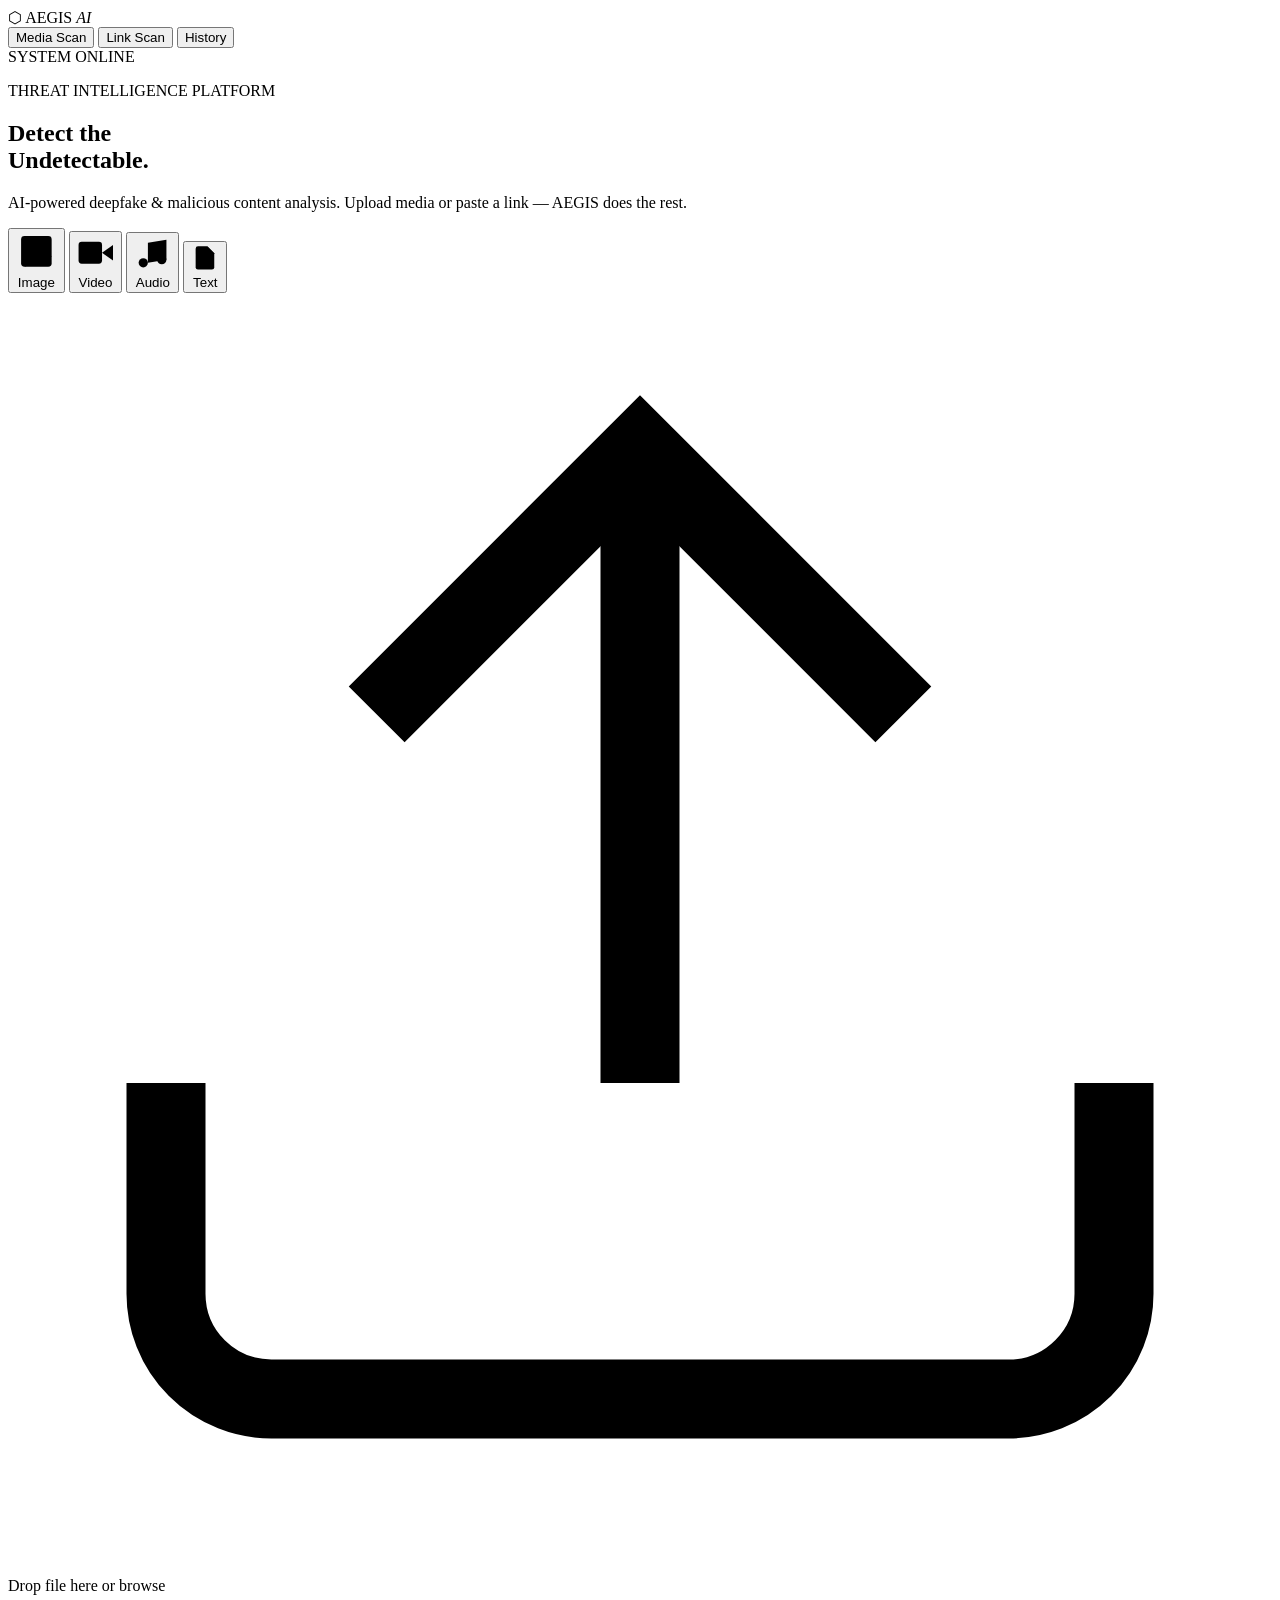
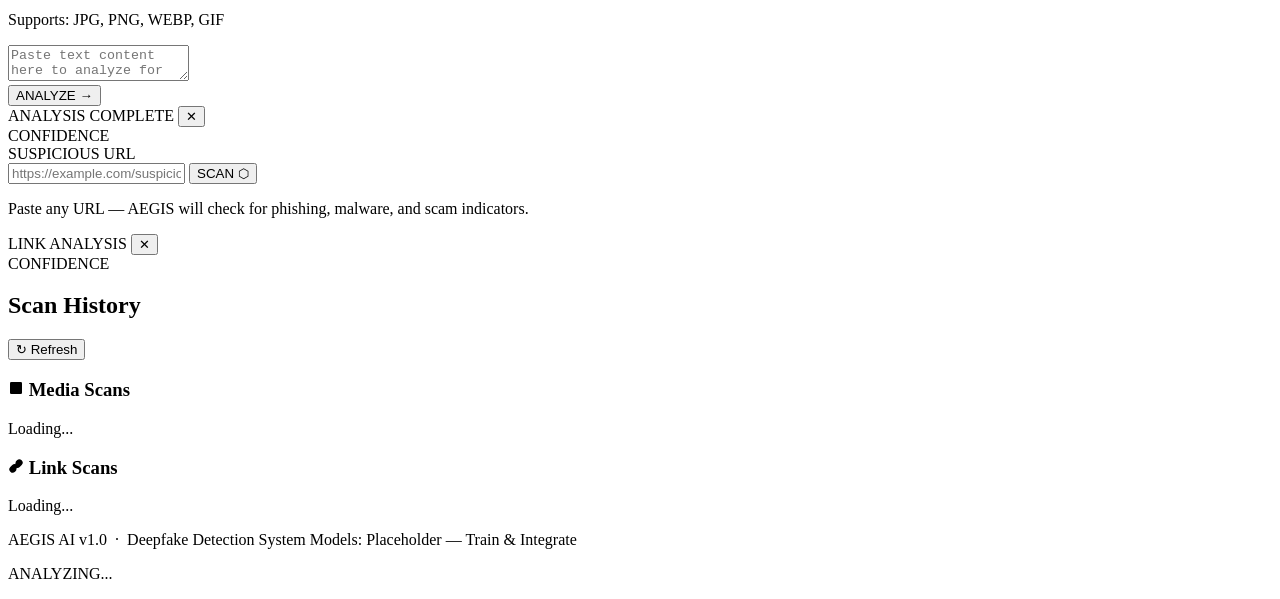
==== index.html @ 8e7d92c5 "local lly" ====
<!DOCTYPE html>
<html lang="en">
<head>
  <meta charset="UTF-8" />
  <meta name="viewport" content="width=device-width, initial-scale=1.0" />
  <title>AEGIS AI — Deepfake & Threat Detection</title>
  <link rel="stylesheet" href="/static/style.css" />
  <link rel="preconnect" href="https://fonts.googleapis.com" />
  <link href="https://fonts.googleapis.com/css2?family=Space+Mono:wght@400;700&family=Syne:wght@400;600;800&display=swap" rel="stylesheet" />
</head>
<body>

  <!-- ── GRID LINES BACKGROUND ─────────────────────────────────────── -->
  <div class="grid-bg" aria-hidden="true"></div>
  <div class="scanline" aria-hidden="true"></div>

  <!-- ── HEADER ────────────────────────────────────────────────────── -->
  <header class="header">
    <div class="logo">
      <span class="logo-icon">⬡</span>
      <span class="logo-text">AEGIS <em>AI</em></span>
    </div>
    <nav class="nav-pills">
      <button class="pill active" data-tab="media">Media Scan</button>
      <button class="pill" data-tab="link">Link Scan</button>
      <button class="pill" data-tab="history">History</button>
    </nav>
    <div class="status-badge">
      <span class="dot pulse"></span> SYSTEM ONLINE
    </div>
  </header>

  <!-- ── HERO ──────────────────────────────────────────────────────── -->
  <section class="hero">
    <p class="hero-label">THREAT INTELLIGENCE PLATFORM</p>
    <h1 class="hero-title">
      Detect the<br /><span class="accent">Undetectable.</span>
    </h1>
    <p class="hero-sub">AI-powered deepfake &amp; malicious content analysis. Upload media or paste a link — AEGIS does the rest.</p>
  </section>

  <!-- ══════════════════════════════════════════════════════════════════ -->
  <!--  TAB: MEDIA SCAN                                                  -->
  <!-- ══════════════════════════════════════════════════════════════════ -->
  <main class="container">

    <section id="tab-media" class="tab-panel active">

      <!-- Type selector -->
      <div class="type-selector">
        <button class="type-btn active" data-type="image">
          <svg viewBox="0 0 24 24"><rect x="3" y="3" width="18" height="18" rx="2"/><circle cx="8.5" cy="8.5" r="1.5"/><polyline points="21,15 16,10 5,21"/></svg>
          Image
        </button>
        <button class="type-btn" data-type="video">
          <svg viewBox="0 0 24 24"><polygon points="23 7 16 12 23 17 23 7"/><rect x="1" y="5" width="15" height="14" rx="2"/></svg>
          Video
        </button>
        <button class="type-btn" data-type="audio">
          <svg viewBox="0 0 24 24"><path d="M9 18V5l12-2v13"/><circle cx="6" cy="18" r="3"/><circle cx="18" cy="16" r="3"/></svg>
          Audio
        </button>
        <button class="type-btn" data-type="text">
          <svg viewBox="0 0 24 24"><path d="M14 2H6a2 2 0 0 0-2 2v16a2 2 0 0 0 2 2h12a2 2 0 0 0 2-2V8z"/><polyline points="14 2 14 8 20 8"/><line x1="16" y1="13" x2="8" y2="13"/><line x1="16" y1="17" x2="8" y2="17"/></svg>
          Text
        </button>
      </div>

      <!-- Upload zone (file) -->
      <div id="file-upload-zone" class="upload-zone" ondragover="handleDragOver(event)" ondrop="handleDrop(event)">
        <div class="upload-inner">
          <div class="upload-icon">
            <svg viewBox="0 0 24 24" fill="none" stroke="currentColor" stroke-width="1.5">
              <path d="M21 15v4a2 2 0 0 1-2 2H5a2 2 0 0 1-2-2v-4"/>
              <polyline points="17 8 12 3 7 8"/>
              <line x1="12" y1="3" x2="12" y2="15"/>
            </svg>
          </div>
          <p class="upload-title">Drop file here or <label for="fileInput" class="browse-link">browse</label></p>
          <p class="upload-hint" id="upload-hint">Supports: JPG, PNG, WEBP, GIF</p>
          <input type="file" id="fileInput" accept="image/*" hidden />
          <div id="file-preview" class="file-preview hidden"></div>
        </div>
      </div>

      <!-- Text input zone -->
      <div id="text-upload-zone" class="upload-zone text-zone hidden">
        <textarea id="textInput" placeholder="Paste text content here to analyze for AI-generated content..."></textarea>
      </div>

      <button class="scan-btn" id="scanBtn" onclick="handleScan()">
        <span class="btn-text">ANALYZE</span>
        <span class="btn-icon">→</span>
      </button>

      <!-- Result card -->
      <div id="result-card" class="result-card hidden">
        <div class="result-header">
          <span class="result-label">ANALYSIS COMPLETE</span>
          <button class="close-btn" onclick="closeResult()">✕</button>
        </div>
        <div class="result-body">
          <div class="verdict-block">
            <span id="verdict-icon" class="verdict-icon"></span>
            <span id="verdict-text" class="verdict-text"></span>
          </div>
          <div class="confidence-block">
            <span class="conf-label">CONFIDENCE</span>
            <div class="conf-bar-wrap">
              <div class="conf-bar" id="conf-bar"></div>
            </div>
            <span class="conf-value" id="conf-value"></span>
          </div>
          <div class="meta-block" id="meta-block"></div>
        </div>
      </div>

    </section>

    <!-- ══════════════════════════════════════════════════════════════════ -->
    <!--  TAB: LINK SCAN                                                   -->
    <!-- ══════════════════════════════════════════════════════════════════ -->
    <section id="tab-link" class="tab-panel hidden">

      <div class="link-scan-box">
        <label class="link-label">SUSPICIOUS URL</label>
        <div class="link-input-row">
          <input type="url" id="linkInput" class="link-input" placeholder="https://example.com/suspicious-page" />
          <button class="scan-btn link-scan-btn" onclick="handleLinkScan()">
            <span class="btn-text">SCAN</span>
            <span class="btn-icon">⬡</span>
          </button>
        </div>
        <p class="link-hint">Paste any URL — AEGIS will check for phishing, malware, and scam indicators.</p>
      </div>

      <div id="link-result-card" class="result-card hidden">
        <div class="result-header">
          <span class="result-label">LINK ANALYSIS</span>
          <button class="close-btn" onclick="closeLinkResult()">✕</button>
        </div>
        <div class="result-body">
          <div class="verdict-block">
            <span id="link-verdict-icon" class="verdict-icon"></span>
            <span id="link-verdict-text" class="verdict-text"></span>
          </div>
          <div class="confidence-block">
            <span class="conf-label">CONFIDENCE</span>
            <div class="conf-bar-wrap">
              <div class="conf-bar" id="link-conf-bar"></div>
            </div>
            <span class="conf-value" id="link-conf-value"></span>
          </div>
          <div class="meta-block" id="link-meta-block"></div>
        </div>
      </div>

    </section>

    <!-- ══════════════════════════════════════════════════════════════════ -->
    <!--  TAB: HISTORY                                                     -->
    <!-- ══════════════════════════════════════════════════════════════════ -->
    <section id="tab-history" class="tab-panel hidden">
      <div class="history-header">
        <h2>Scan History</h2>
        <button class="pill small" onclick="loadHistory()">↻ Refresh</button>
      </div>

      <div class="history-grid">
        <div class="history-col">
          <h3 class="history-col-title">
            <svg viewBox="0 0 24 24" width="16"><rect x="3" y="3" width="18" height="18" rx="2"/></svg>
            Media Scans
          </h3>
          <div id="media-history" class="history-list">
            <p class="empty-state">Loading...</p>
          </div>
        </div>
        <div class="history-col">
          <h3 class="history-col-title">
            <svg viewBox="0 0 24 24" width="16"><path d="M10 13a5 5 0 0 0 7.54.54l3-3a5 5 0 0 0-7.07-7.07l-1.72 1.71"/><path d="M14 11a5 5 0 0 0-7.54-.54l-3 3a5 5 0 0 0 7.07 7.07l1.71-1.71"/></svg>
            Link Scans
          </h3>
          <div id="link-history" class="history-list">
            <p class="empty-state">Loading...</p>
          </div>
        </div>
      </div>
    </section>

  </main>

  <!-- ── FOOTER ─────────────────────────────────────────────────────── -->
  <footer class="footer">
    <span>AEGIS AI v1.0 &nbsp;·&nbsp; Deepfake Detection System</span>
    <span>Models: Placeholder — Train &amp; Integrate</span>
  </footer>

  <!-- ── LOADER OVERLAY ─────────────────────────────────────────────── -->
  <div id="loader" class="loader-overlay hidden">
    <div class="loader-box">
      <div class="loader-ring"></div>
      <p class="loader-text">ANALYZING<span class="dots">...</span></p>
    </div>
  </div>

  <script src="/static/script.js"></script>
</body>
</html>
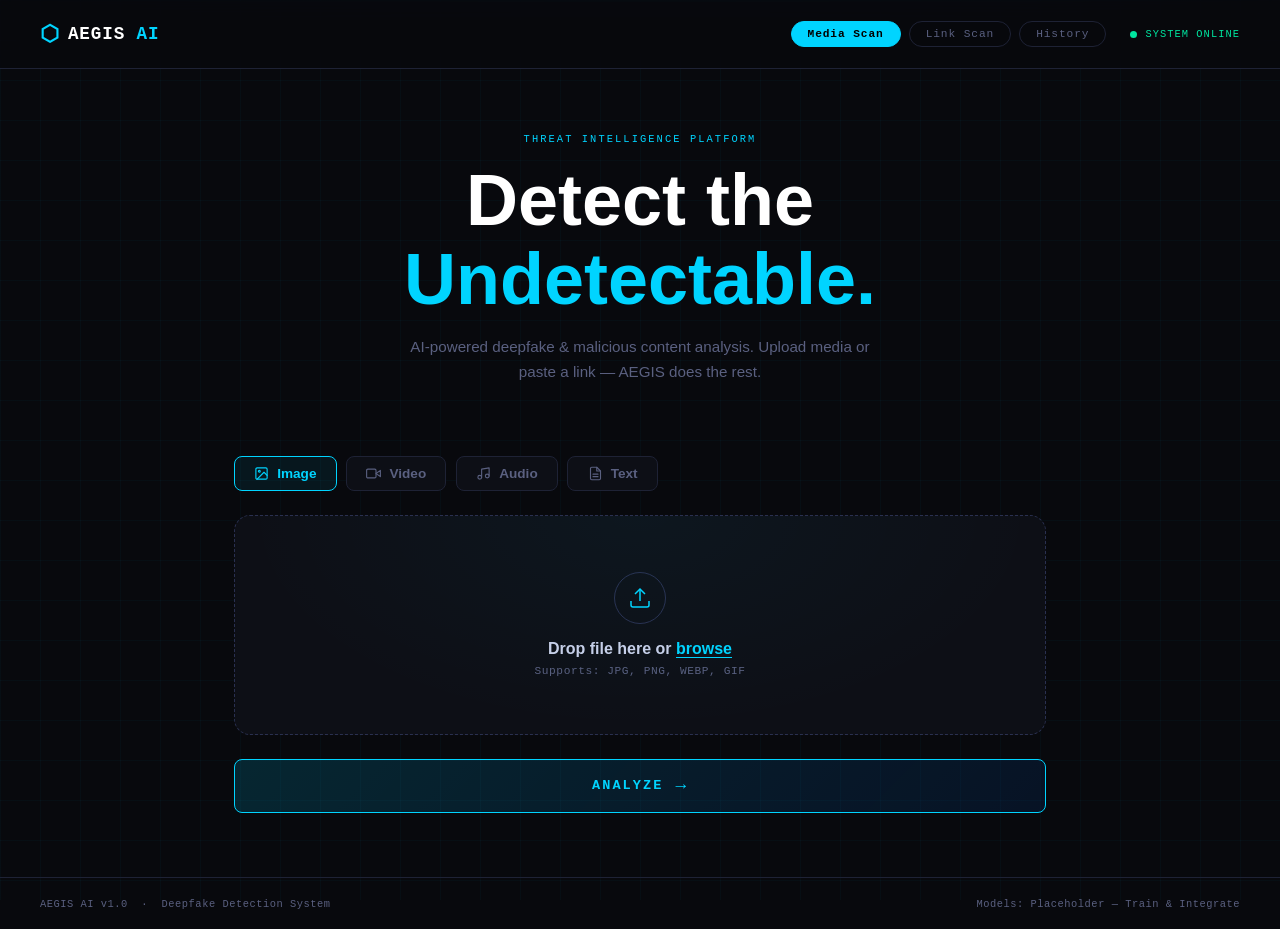
==== commit c3640116: "connect to css and js" ====
--- a/index.html
+++ b/index.html
@@ -7,6 +7,7 @@
   <link rel="stylesheet" href="/static/style.css" />
   <link rel="preconnect" href="https://fonts.googleapis.com" />
   <link href="https://fonts.googleapis.com/css2?family=Space+Mono:wght@400;700&family=Syne:wght@400;600;800&display=swap" rel="stylesheet" />
+  <link rel="stylesheet" href="frontend/style.css">
 </head>
 <body>
 
@@ -204,6 +205,6 @@
     </div>
   </div>
 
-  <script src="/static/script.js"></script>
+  <script src="frontend/script.js"></script>
 </body>
 </html>
--- a/frontend/style.css
+++ b/frontend/style.css
@@ -0,0 +1,672 @@
+/* ═══════════════════════════════════════════════════════════════
+   AEGIS AI — Premium Dark Theme
+   Aesthetic: Cyber-noir / military intelligence terminal
+   Fonts: Syne (display) + Space Mono (mono)
+═══════════════════════════════════════════════════════════════ */
+
+:root {
+  --bg:        #08090d;
+  --bg-2:      #0d0f16;
+  --bg-3:      #12151f;
+  --border:    #1e2235;
+  --border-hi: #2a3050;
+  --accent:    #00d4ff;
+  --accent-2:  #0066ff;
+  --danger:    #ff3860;
+  --safe:      #00e5a0;
+  --warn:      #ffb800;
+  --text:      #c8cfe8;
+  --text-dim:  #5a6080;
+  --text-hi:   #ffffff;
+  --font-d:    'Syne', sans-serif;
+  --font-m:    'Space Mono', monospace;
+  --r:         8px;
+  --r-lg:      16px;
+}
+
+*, *::before, *::after { box-sizing: border-box; margin: 0; padding: 0; }
+
+html { scroll-behavior: smooth; }
+
+body {
+  background: var(--bg);
+  color: var(--text);
+  font-family: var(--font-d);
+  min-height: 100vh;
+  overflow-x: hidden;
+  position: relative;
+}
+
+/* ── Grid background ───────────────────────────────────────── */
+.grid-bg {
+  position: fixed;
+  inset: 0;
+  pointer-events: none;
+  z-index: 0;
+  background-image:
+    linear-gradient(rgba(0,212,255,.03) 1px, transparent 1px),
+    linear-gradient(90deg, rgba(0,212,255,.03) 1px, transparent 1px);
+  background-size: 40px 40px;
+}
+
+.scanline {
+  position: fixed;
+  top: 0;
+  left: 0;
+  right: 0;
+  height: 2px;
+  background: linear-gradient(90deg, transparent, var(--accent), transparent);
+  opacity: .15;
+  animation: scan 6s linear infinite;
+  pointer-events: none;
+  z-index: 1;
+}
+
+@keyframes scan {
+  0%   { top: 0; }
+  100% { top: 100vh; }
+}
+
+/* ── Header ────────────────────────────────────────────────── */
+.header {
+  position: relative;
+  z-index: 10;
+  display: flex;
+  align-items: center;
+  gap: 1.5rem;
+  padding: 1.25rem 2.5rem;
+  border-bottom: 1px solid var(--border);
+  background: rgba(8,9,13,.85);
+  backdrop-filter: blur(12px);
+}
+
+.logo {
+  display: flex;
+  align-items: center;
+  gap: .5rem;
+  font-family: var(--font-m);
+  font-weight: 700;
+  font-size: 1.1rem;
+  color: var(--text-hi);
+  letter-spacing: .05em;
+  margin-right: auto;
+}
+.logo-icon { color: var(--accent); font-size: 1.4rem; }
+.logo em { color: var(--accent); font-style: normal; }
+
+.nav-pills { display: flex; gap: .5rem; }
+
+.pill {
+  padding: .4rem 1rem;
+  border-radius: 999px;
+  border: 1px solid var(--border);
+  background: transparent;
+  color: var(--text-dim);
+  font-family: var(--font-m);
+  font-size: .7rem;
+  letter-spacing: .08em;
+  cursor: pointer;
+  transition: all .2s;
+}
+.pill:hover { border-color: var(--accent); color: var(--accent); }
+.pill.active { background: var(--accent); border-color: var(--accent); color: #000; font-weight: 700; }
+.pill.small { font-size: .65rem; padding: .3rem .8rem; }
+
+.status-badge {
+  display: flex;
+  align-items: center;
+  gap: .5rem;
+  font-family: var(--font-m);
+  font-size: .65rem;
+  color: var(--safe);
+  letter-spacing: .1em;
+}
+
+.dot {
+  width: 7px;
+  height: 7px;
+  border-radius: 50%;
+  background: var(--safe);
+}
+.dot.pulse { animation: pulse 2s ease-in-out infinite; }
+
+@keyframes pulse {
+  0%, 100% { box-shadow: 0 0 0 0 rgba(0,229,160,.4); }
+  50%       { box-shadow: 0 0 0 6px rgba(0,229,160,0); }
+}
+
+/* ── Hero ──────────────────────────────────────────────────── */
+.hero {
+  position: relative;
+  z-index: 2;
+  text-align: center;
+  padding: 4rem 2rem 2rem;
+}
+
+.hero-label {
+  font-family: var(--font-m);
+  font-size: .65rem;
+  letter-spacing: .2em;
+  color: var(--accent);
+  margin-bottom: 1rem;
+}
+
+.hero-title {
+  font-family: var(--font-d);
+  font-size: clamp(2.5rem, 6vw, 4.5rem);
+  font-weight: 800;
+  color: var(--text-hi);
+  line-height: 1.1;
+  margin-bottom: 1rem;
+}
+.hero-title .accent { color: var(--accent); }
+
+.hero-sub {
+  max-width: 500px;
+  margin: 0 auto;
+  color: var(--text-dim);
+  font-size: .95rem;
+  line-height: 1.6;
+}
+
+/* ── Container ─────────────────────────────────────────────── */
+.container {
+  position: relative;
+  z-index: 2;
+  max-width: 860px;
+  margin: 2.5rem auto 4rem;
+  padding: 0 1.5rem;
+}
+
+/* ── Tab panels ────────────────────────────────────────────── */
+.tab-panel { display: none; }
+.tab-panel.active { display: block; animation: fadeUp .3s ease; }
+
+@keyframes fadeUp {
+  from { opacity: 0; transform: translateY(12px); }
+  to   { opacity: 1; transform: translateY(0); }
+}
+
+/* ── Type selector ─────────────────────────────────────────── */
+.type-selector {
+  display: flex;
+  gap: .6rem;
+  margin-bottom: 1.5rem;
+  flex-wrap: wrap;
+}
+
+.type-btn {
+  display: flex;
+  align-items: center;
+  gap: .5rem;
+  padding: .55rem 1.2rem;
+  border-radius: var(--r);
+  border: 1px solid var(--border);
+  background: var(--bg-2);
+  color: var(--text-dim);
+  font-family: var(--font-d);
+  font-size: .85rem;
+  font-weight: 600;
+  cursor: pointer;
+  transition: all .2s;
+}
+.type-btn svg {
+  width: 15px; height: 15px;
+  stroke: currentColor;
+  fill: none;
+  stroke-width: 1.8;
+  stroke-linecap: round;
+  stroke-linejoin: round;
+}
+.type-btn:hover { border-color: var(--border-hi); color: var(--text); }
+.type-btn.active {
+  border-color: var(--accent);
+  color: var(--accent);
+  background: rgba(0,212,255,.07);
+}
+
+/* ── Upload zone ───────────────────────────────────────────── */
+.upload-zone {
+  border: 1.5px dashed var(--border-hi);
+  border-radius: var(--r-lg);
+  background: var(--bg-2);
+  min-height: 220px;
+  display: flex;
+  align-items: center;
+  justify-content: center;
+  transition: all .25s;
+  cursor: pointer;
+  margin-bottom: 1.5rem;
+  position: relative;
+  overflow: hidden;
+}
+
+.upload-zone::before {
+  content: '';
+  position: absolute;
+  inset: 0;
+  background: radial-gradient(ellipse at 50% 0%, rgba(0,212,255,.04) 0%, transparent 70%);
+  pointer-events: none;
+}
+
+.upload-zone:hover, .upload-zone.drag-over {
+  border-color: var(--accent);
+  background: var(--bg-3);
+}
+
+.upload-inner {
+  text-align: center;
+  padding: 2rem;
+}
+
+.upload-icon {
+  width: 52px;
+  height: 52px;
+  border-radius: 50%;
+  border: 1px solid var(--border-hi);
+  display: flex;
+  align-items: center;
+  justify-content: center;
+  margin: 0 auto 1rem;
+  color: var(--accent);
+}
+.upload-icon svg { width: 24px; height: 24px; }
+
+.upload-title {
+  font-size: 1rem;
+  font-weight: 600;
+  color: var(--text);
+  margin-bottom: .4rem;
+}
+
+.browse-link {
+  color: var(--accent);
+  cursor: pointer;
+  text-decoration: underline;
+  text-underline-offset: 3px;
+}
+
+.upload-hint {
+  font-family: var(--font-m);
+  font-size: .7rem;
+  color: var(--text-dim);
+  letter-spacing: .05em;
+}
+
+.file-preview {
+  margin-top: 1rem;
+  font-family: var(--font-m);
+  font-size: .75rem;
+  color: var(--safe);
+  background: rgba(0,229,160,.07);
+  border: 1px solid rgba(0,229,160,.2);
+  border-radius: var(--r);
+  padding: .5rem 1rem;
+  display: inline-block;
+}
+
+/* Text zone */
+.text-zone {
+  padding: 0;
+  min-height: 200px;
+  cursor: default;
+}
+.text-zone textarea {
+  width: 100%;
+  min-height: 200px;
+  background: transparent;
+  border: none;
+  outline: none;
+  color: var(--text);
+  font-family: var(--font-m);
+  font-size: .85rem;
+  line-height: 1.6;
+  padding: 1.5rem;
+  resize: vertical;
+}
+
+/* ── Scan button ───────────────────────────────────────────── */
+.scan-btn {
+  width: 100%;
+  padding: 1rem 2rem;
+  border-radius: var(--r);
+  border: 1px solid var(--accent);
+  background: linear-gradient(135deg, rgba(0,212,255,.15), rgba(0,102,255,.1));
+  color: var(--accent);
+  font-family: var(--font-m);
+  font-size: .85rem;
+  font-weight: 700;
+  letter-spacing: .15em;
+  cursor: pointer;
+  display: flex;
+  align-items: center;
+  justify-content: center;
+  gap: .75rem;
+  transition: all .25s;
+  margin-bottom: 1.5rem;
+}
+.scan-btn:hover {
+  background: linear-gradient(135deg, rgba(0,212,255,.25), rgba(0,102,255,.2));
+  box-shadow: 0 0 24px rgba(0,212,255,.15);
+  transform: translateY(-1px);
+}
+.scan-btn:active { transform: translateY(0); }
+.btn-icon { font-size: 1.1rem; }
+
+/* ── Result card ───────────────────────────────────────────── */
+.result-card {
+  border: 1px solid var(--border-hi);
+  border-radius: var(--r-lg);
+  background: var(--bg-2);
+  overflow: hidden;
+  margin-top: 1rem;
+  animation: fadeUp .35s ease;
+}
+
+.result-header {
+  display: flex;
+  align-items: center;
+  justify-content: space-between;
+  padding: .75rem 1.25rem;
+  border-bottom: 1px solid var(--border);
+  background: var(--bg-3);
+}
+
+.result-label {
+  font-family: var(--font-m);
+  font-size: .65rem;
+  letter-spacing: .15em;
+  color: var(--accent);
+}
+
+.close-btn {
+  background: none;
+  border: none;
+  color: var(--text-dim);
+  cursor: pointer;
+  font-size: .9rem;
+  transition: color .2s;
+}
+.close-btn:hover { color: var(--text); }
+
+.result-body {
+  padding: 1.75rem;
+  display: flex;
+  flex-direction: column;
+  gap: 1.25rem;
+}
+
+.verdict-block {
+  display: flex;
+  align-items: center;
+  gap: 1rem;
+}
+
+.verdict-icon { font-size: 2.5rem; }
+
+.verdict-text {
+  font-family: var(--font-d);
+  font-size: 2rem;
+  font-weight: 800;
+  color: var(--text-hi);
+}
+
+.verdict-text.danger { color: var(--danger); }
+.verdict-text.safe   { color: var(--safe);   }
+.verdict-text.fake   { color: var(--danger); }
+.verdict-text.authentic { color: var(--safe); }
+
+.confidence-block { display: flex; flex-direction: column; gap: .5rem; }
+
+.conf-label {
+  font-family: var(--font-m);
+  font-size: .65rem;
+  letter-spacing: .12em;
+  color: var(--text-dim);
+}
+
+.conf-bar-wrap {
+  height: 6px;
+  background: var(--border);
+  border-radius: 999px;
+  overflow: hidden;
+}
+
+.conf-bar {
+  height: 100%;
+  border-radius: 999px;
+  background: linear-gradient(90deg, var(--accent-2), var(--accent));
+  transition: width .6s cubic-bezier(.4,0,.2,1);
+  width: 0%;
+}
+
+.conf-value {
+  font-family: var(--font-m);
+  font-size: .85rem;
+  color: var(--accent);
+  font-weight: 700;
+}
+
+.meta-block {
+  font-family: var(--font-m);
+  font-size: .75rem;
+  color: var(--text-dim);
+  background: var(--bg-3);
+  border-radius: var(--r);
+  padding: .75rem 1rem;
+  line-height: 1.7;
+}
+
+/* ── Link scan ─────────────────────────────────────────────── */
+.link-scan-box {
+  border: 1px solid var(--border-hi);
+  border-radius: var(--r-lg);
+  background: var(--bg-2);
+  padding: 2rem;
+  margin-bottom: 1.5rem;
+  position: relative;
+  overflow: hidden;
+}
+
+.link-scan-box::before {
+  content: '';
+  position: absolute;
+  inset: 0;
+  background: radial-gradient(ellipse at 0% 50%, rgba(0,212,255,.04) 0%, transparent 60%);
+  pointer-events: none;
+}
+
+.link-label {
+  display: block;
+  font-family: var(--font-m);
+  font-size: .65rem;
+  letter-spacing: .15em;
+  color: var(--accent);
+  margin-bottom: .75rem;
+}
+
+.link-input-row {
+  display: flex;
+  gap: .75rem;
+  margin-bottom: .75rem;
+}
+
+.link-input {
+  flex: 1;
+  padding: .8rem 1rem;
+  background: var(--bg-3);
+  border: 1px solid var(--border-hi);
+  border-radius: var(--r);
+  color: var(--text);
+  font-family: var(--font-m);
+  font-size: .85rem;
+  outline: none;
+  transition: border-color .2s;
+}
+.link-input:focus { border-color: var(--accent); }
+.link-input::placeholder { color: var(--text-dim); }
+
+.link-scan-btn {
+  width: auto;
+  padding: .8rem 1.5rem;
+  margin-bottom: 0;
+}
+
+.link-hint {
+  font-family: var(--font-m);
+  font-size: .7rem;
+  color: var(--text-dim);
+  letter-spacing: .03em;
+}
+
+/* ── History ───────────────────────────────────────────────── */
+.history-header {
+  display: flex;
+  align-items: center;
+  justify-content: space-between;
+  margin-bottom: 1.5rem;
+}
+.history-header h2 {
+  font-size: 1.4rem;
+  font-weight: 800;
+  color: var(--text-hi);
+}
+
+.history-grid {
+  display: grid;
+  grid-template-columns: 1fr 1fr;
+  gap: 1.5rem;
+}
+
+@media (max-width: 640px) {
+  .history-grid { grid-template-columns: 1fr; }
+}
+
+.history-col {
+  background: var(--bg-2);
+  border: 1px solid var(--border);
+  border-radius: var(--r-lg);
+  overflow: hidden;
+}
+
+.history-col-title {
+  display: flex;
+  align-items: center;
+  gap: .5rem;
+  padding: .85rem 1.25rem;
+  background: var(--bg-3);
+  border-bottom: 1px solid var(--border);
+  font-size: .85rem;
+  font-weight: 700;
+  color: var(--text);
+}
+.history-col-title svg {
+  stroke: var(--accent);
+  fill: none;
+  stroke-width: 1.8;
+  stroke-linecap: round;
+  stroke-linejoin: round;
+}
+
+.history-list { max-height: 380px; overflow-y: auto; }
+.history-list::-webkit-scrollbar { width: 4px; }
+.history-list::-webkit-scrollbar-track { background: transparent; }
+.history-list::-webkit-scrollbar-thumb { background: var(--border-hi); border-radius: 999px; }
+
+.history-item {
+  display: flex;
+  align-items: center;
+  gap: .75rem;
+  padding: .75rem 1.25rem;
+  border-bottom: 1px solid var(--border);
+  font-family: var(--font-m);
+  font-size: .7rem;
+  transition: background .15s;
+}
+.history-item:last-child { border-bottom: none; }
+.history-item:hover { background: var(--bg-3); }
+
+.history-name {
+  flex: 1;
+  color: var(--text);
+  overflow: hidden;
+  text-overflow: ellipsis;
+  white-space: nowrap;
+}
+
+.history-badge {
+  padding: .2rem .55rem;
+  border-radius: 999px;
+  font-size: .6rem;
+  font-weight: 700;
+  letter-spacing: .06em;
+  white-space: nowrap;
+}
+.badge-danger { background: rgba(255,56,96,.15); color: var(--danger); border: 1px solid rgba(255,56,96,.3); }
+.badge-safe   { background: rgba(0,229,160,.1);  color: var(--safe);   border: 1px solid rgba(0,229,160,.25); }
+
+.history-conf { color: var(--text-dim); }
+.history-time { color: var(--text-dim); white-space: nowrap; }
+
+.empty-state {
+  text-align: center;
+  padding: 2rem;
+  color: var(--text-dim);
+  font-family: var(--font-m);
+  font-size: .75rem;
+  letter-spacing: .05em;
+}
+
+/* ── Footer ────────────────────────────────────────────────── */
+.footer {
+  position: relative;
+  z-index: 2;
+  display: flex;
+  justify-content: space-between;
+  align-items: center;
+  padding: 1.25rem 2.5rem;
+  border-top: 1px solid var(--border);
+  font-family: var(--font-m);
+  font-size: .65rem;
+  color: var(--text-dim);
+  letter-spacing: .05em;
+}
+
+/* ── Loader ────────────────────────────────────────────────── */
+.loader-overlay {
+  position: fixed;
+  inset: 0;
+  background: rgba(8,9,13,.85);
+  backdrop-filter: blur(6px);
+  display: flex;
+  align-items: center;
+  justify-content: center;
+  z-index: 100;
+}
+.loader-box {
+  display: flex;
+  flex-direction: column;
+  align-items: center;
+  gap: 1.5rem;
+}
+.loader-ring {
+  width: 56px;
+  height: 56px;
+  border: 2px solid var(--border-hi);
+  border-top-color: var(--accent);
+  border-radius: 50%;
+  animation: spin .8s linear infinite;
+}
+@keyframes spin { to { transform: rotate(360deg); } }
+
+.loader-text {
+  font-family: var(--font-m);
+  font-size: .75rem;
+  letter-spacing: .2em;
+  color: var(--accent);
+}
+.dots { animation: blink 1.2s step-end infinite; }
+@keyframes blink { 0%,100%{opacity:1} 50%{opacity:0} }
+
+/* ── Utilities ─────────────────────────────────────────────── */
+.hidden { display: none !important; }
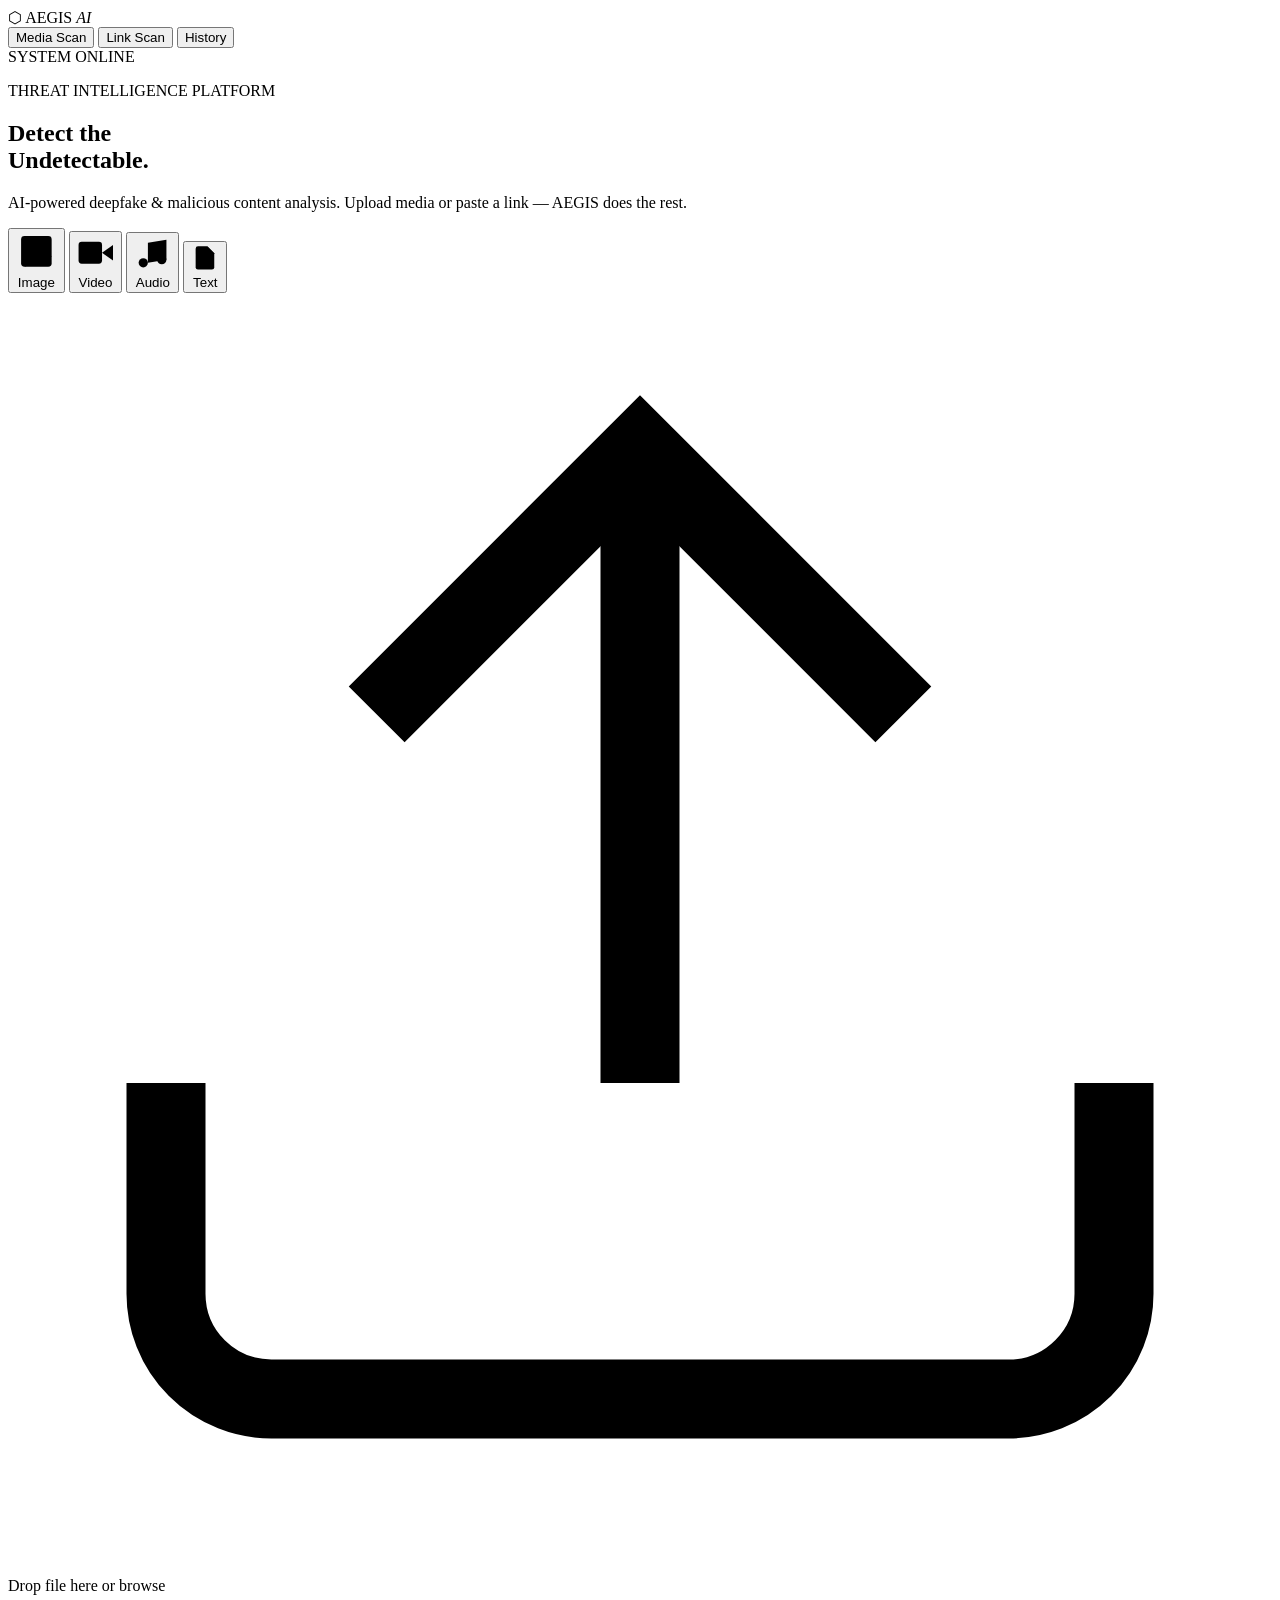
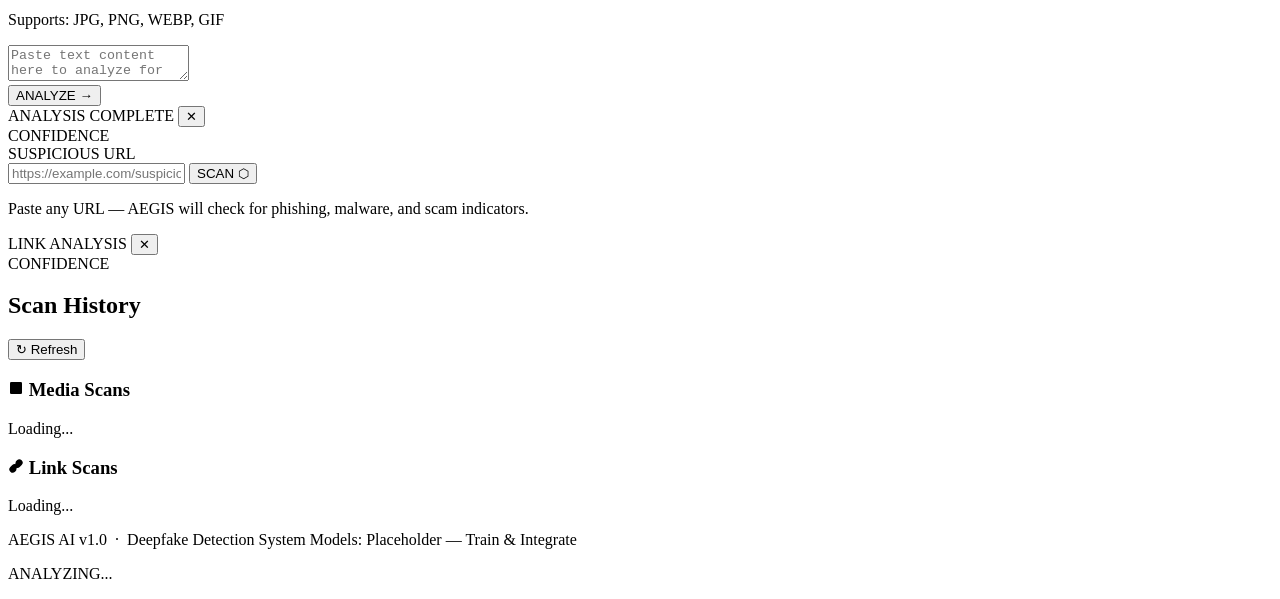
==== commit 48a0cf1f: "......" ====
--- a/index.html
+++ b/index.html
@@ -4,10 +4,10 @@
   <meta charset="UTF-8" />
   <meta name="viewport" content="width=device-width, initial-scale=1.0" />
   <title>AEGIS AI — Deepfake & Threat Detection</title>
-  <link rel="stylesheet" href="/static/style.css" />
+
   <link rel="preconnect" href="https://fonts.googleapis.com" />
   <link href="https://fonts.googleapis.com/css2?family=Space+Mono:wght@400;700&family=Syne:wght@400;600;800&display=swap" rel="stylesheet" />
-  <link rel="stylesheet" href="frontend/style.css">
+  <link rel="stylesheet" href="/style.css">
 </head>
 <body>
 
@@ -205,6 +205,6 @@
     </div>
   </div>
 
-  <script src="frontend/script.js"></script>
+  <script src="/script.js"></script>
 </body>
 </html>
